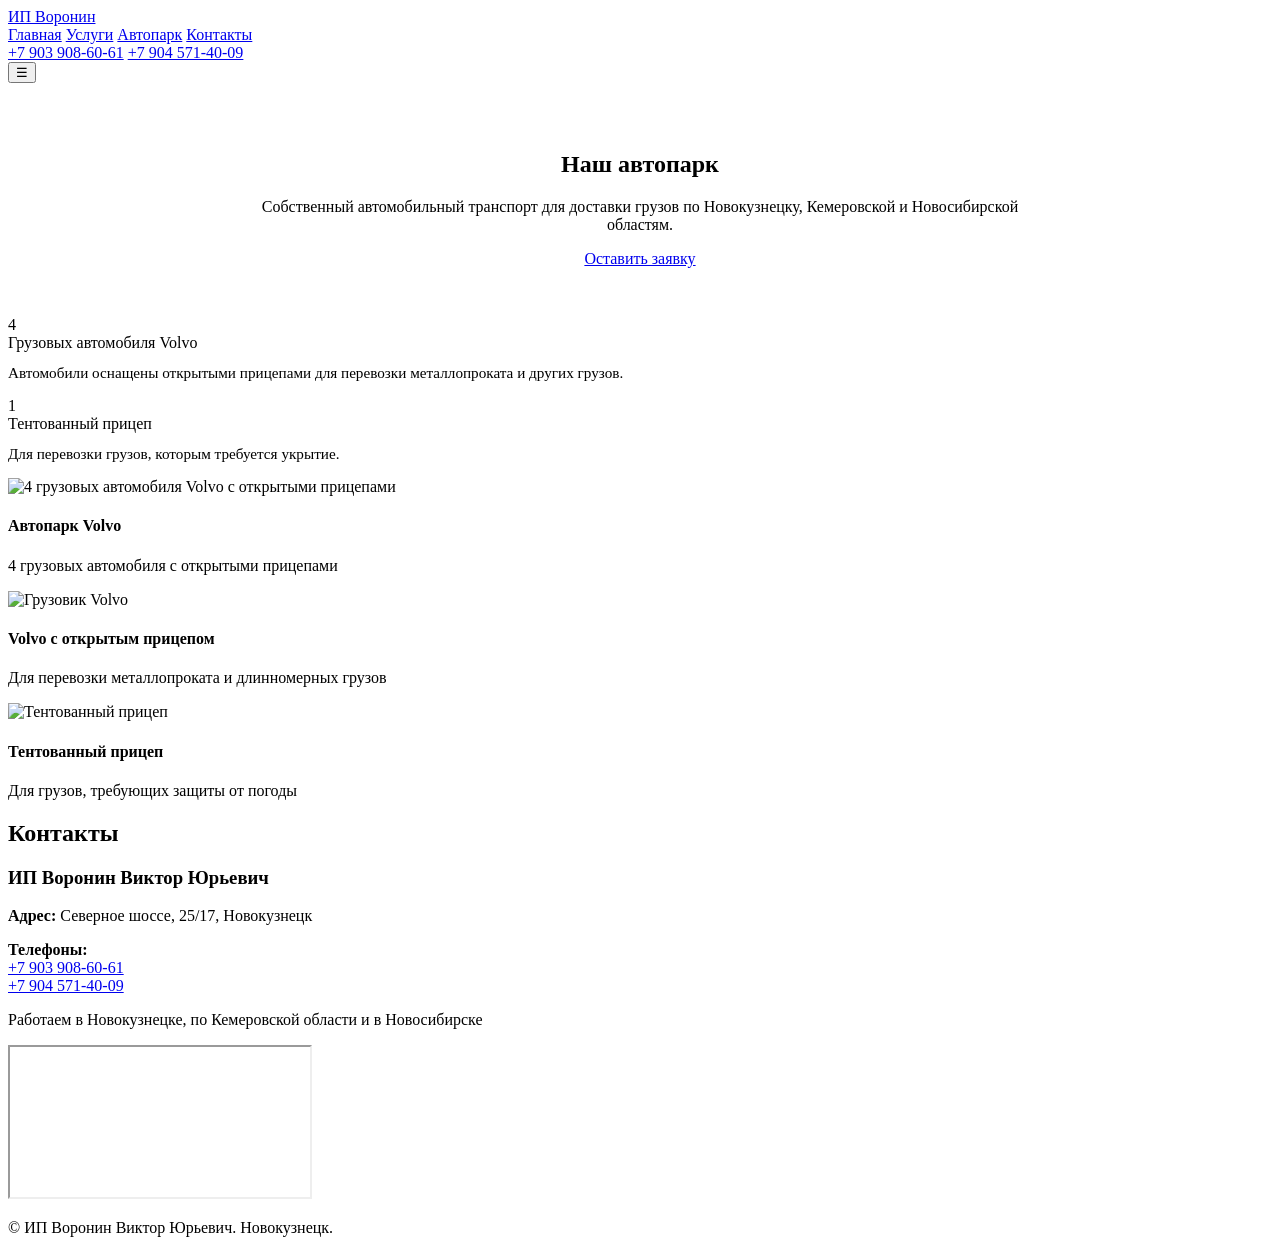
==== fleet.html @ 953f735c "Add files via upload" ====
<!DOCTYPE html>
<html lang="ru">
<head>
  <meta charset="UTF-8">
  <meta name="viewport" content="width=device-width, initial-scale=1.0">
  <title>Автопарк | ИП Воронин</title>
  <meta name="description" content="Собственный автомобильный транспорт: 4 грузовых автомобиля Volvo с открытыми прицепами и 1 тентованный прицеп для доставки грузов.">
  <link rel="stylesheet" href="css/style.css">
</head>
<body>
  <header class="header">
    <div class="header-inner">
      <a href="index.html" class="logo">
        <span>ИП Воронин</span>
      </a>
      <nav class="nav" id="nav">
        <a href="index.html">Главная</a>
        <a href="services.html">Услуги</a>
        <a href="fleet.html" class="active">Автопарк</a>
        <a href="index.html#contacts">Контакты</a>
      </nav>
      <div class="header-phones">
        <a href="tel:+79039086061">+7 903 908-60-61</a>
        <a href="tel:+79045714009">+7 904 571-40-09</a>
      </div>
      <button class="burger" id="burger" aria-label="Меню">☰</button>
    </div>
  </header>

  <section class="hero" style="padding: 3rem 1.5rem;">
    <div class="hero-inner" style="grid-template-columns: 1fr;">
      <div class="hero-content" style="text-align: center; max-width: 800px; margin: 0 auto;">
        <h1>Наш автопарк</h1>
        <p>Собственный автомобильный транспорт для доставки грузов по Новокузнецку, Кемеровской и Новосибирской областям.</p>
        <a href="tel:+79039086061" class="btn">Оставить заявку</a>
      </div>
    </div>
  </section>

  <section class="section">
    <div class="section-inner">
      <div class="fleet-stats">
        <div class="stat-card">
          <div class="number">4</div>
          <div class="label">Грузовых автомобиля Volvo</div>
          <p style="margin-top: 0.75rem; color: var(--text-light); font-size: 0.95rem;">Автомобили оснащены открытыми прицепами для перевозки металлопроката и других грузов.</p>
        </div>
        <div class="stat-card">
          <div class="number">1</div>
          <div class="label">Тентованный прицеп</div>
          <p style="margin-top: 0.75rem; color: var(--text-light); font-size: 0.95rem;">Для перевозки грузов, которым требуется укрытие.</p>
        </div>
      </div>

      <div class="fleet-gallery">
        <div class="fleet-item">
          <img src="images/fleet.avif" alt="4 грузовых автомобиля Volvo с открытыми прицепами">
          <div class="fleet-item-body">
            <h4>Автопарк Volvo</h4>
            <p>4 грузовых автомобиля с открытыми прицепами</p>
          </div>
        </div>
        <div class="fleet-item">
          <img src="images/volvo.webp" alt="Грузовик Volvo">
          <div class="fleet-item-body">
            <h4>Volvo с открытым прицепом</h4>
            <p>Для перевозки металлопроката и длинномерных грузов</p>
          </div>
        </div>
        <div class="fleet-item">
          <img src="images/tent.png" alt="Тентованный прицеп">
          <div class="fleet-item-body">
            <h4>Тентованный прицеп</h4>
            <p>Для грузов, требующих защиты от погоды</p>
          </div>
        </div>
      </div>
    </div>
  </section>

  <section class="section contacts" id="contacts">
    <div class="section-inner">
      <h2 class="section-title">Контакты</h2>
      <div class="contacts-grid">
        <div class="contact-info">
          <h3>ИП Воронин Виктор Юрьевич</h3>
          <p><strong>Адрес:</strong> Северное шоссе, 25/17, Новокузнецк</p>
          <p><strong>Телефоны:</strong><br>
            <a href="tel:+79039086061">+7 903 908-60-61</a><br>
            <a href="tel:+79045714009">+7 904 571-40-09</a>
          </p>
          <p>Работаем в Новокузнецке, по Кемеровской области и в Новосибирске</p>
        </div>
        <div class="map-container">
          <iframe 
            src="https://www.openstreetmap.org/export/embed.html?bbox=87.13%2C53.75%2C87.17%2C53.77&amp;layer=mapnik&amp;marker=53.76%2C87.15" 
            loading="lazy"
            title="Карта — Северное шоссе, 25/17, Новокузнецк">
          </iframe>
        </div>
      </div>
    </div>
  </section>

  <footer class="footer">
    <p>© ИП Воронин Виктор Юрьевич. Новокузнецк.</p>
  </footer>

  <script>
    const burger = document.getElementById('burger');
    const nav = document.getElementById('nav');
    burger.addEventListener('click', () => nav.classList.toggle('open'));
  </script>
</body>
</html>
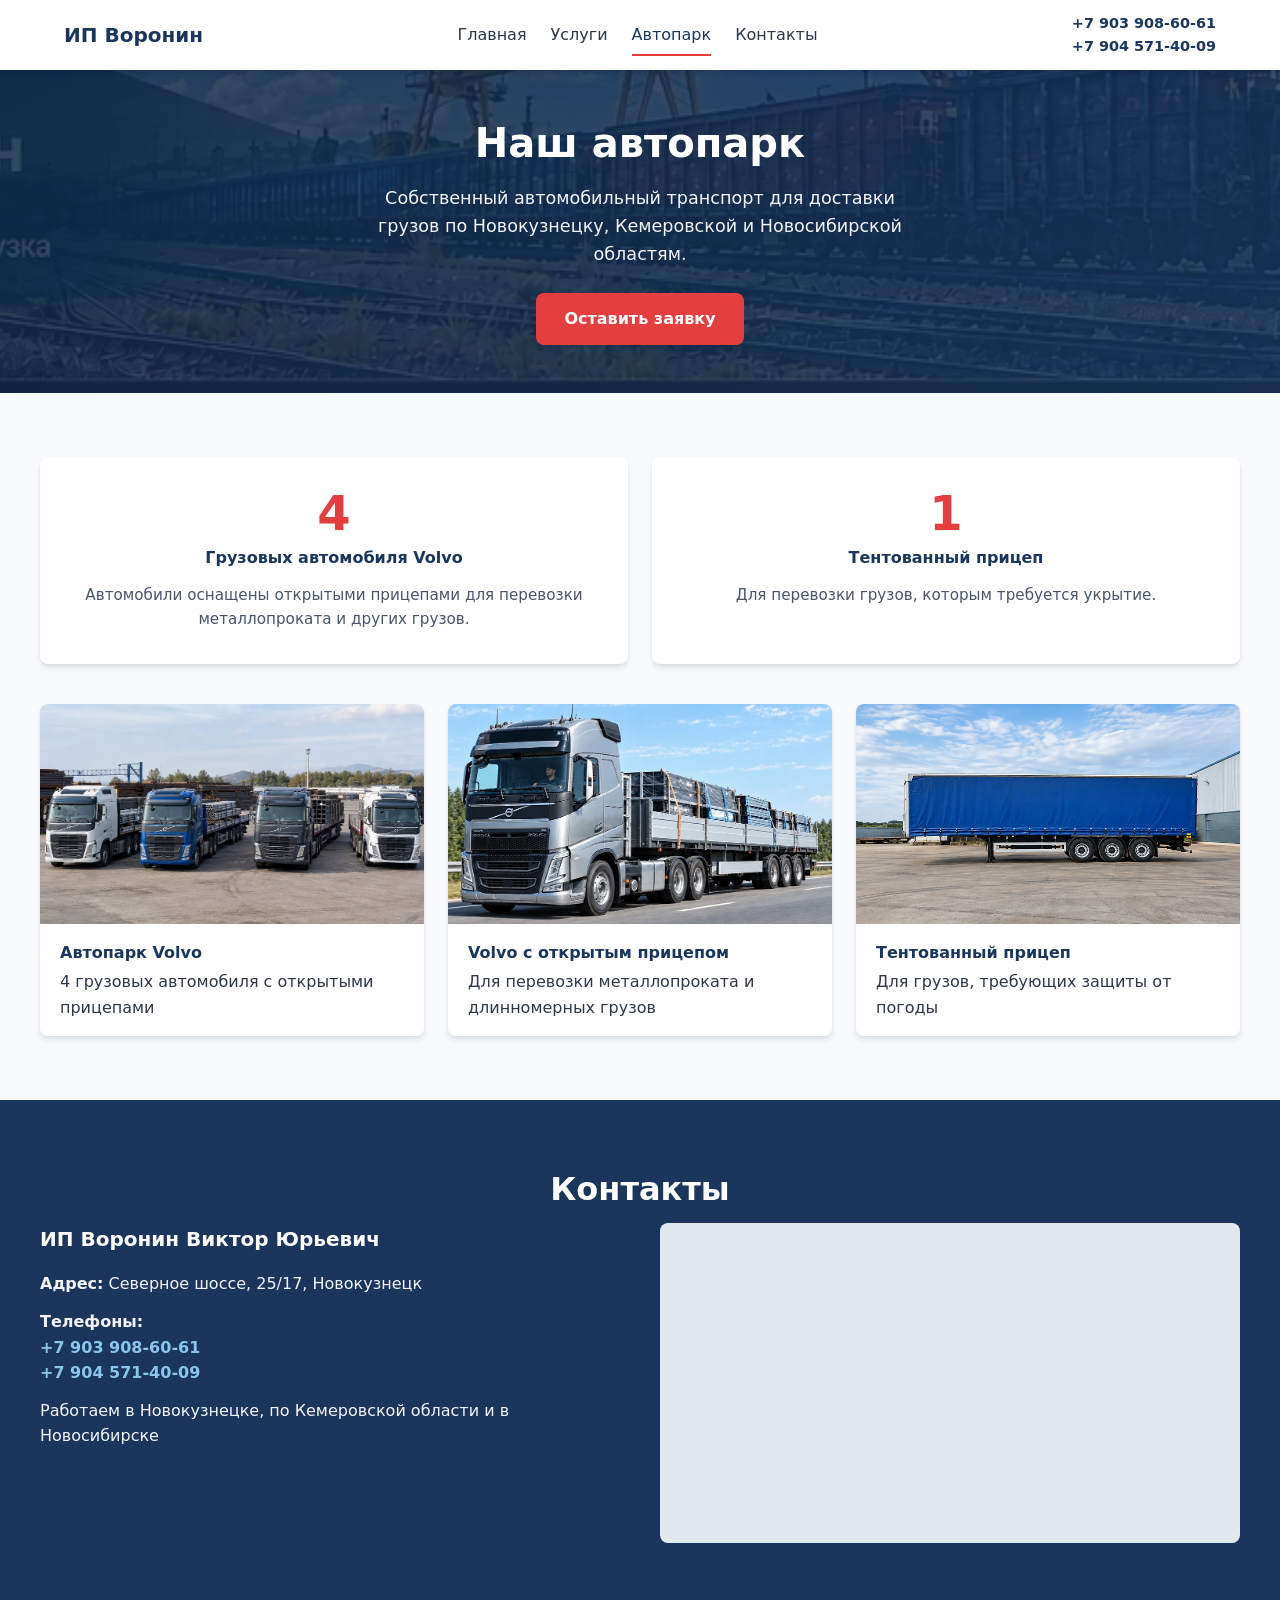
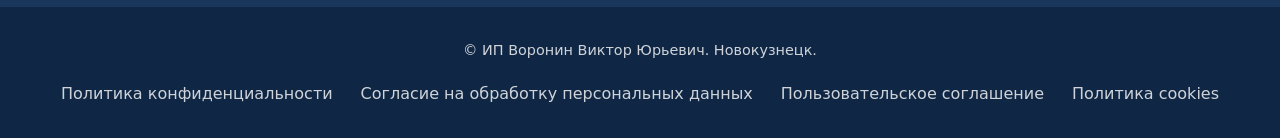
==== commit 6ffb752b: "Enhance footer with documents and improve burger menu Added footer documents section and updated bur" ====
--- a/fleet.html
+++ b/fleet.html
@@ -1,3 +1,4 @@
+
 <!DOCTYPE html>
 <html lang="ru">
 <head>
@@ -23,7 +24,7 @@
         <a href="tel:+79039086061">+7 903 908-60-61</a>
         <a href="tel:+79045714009">+7 904 571-40-09</a>
       </div>
-      <button class="burger" id="burger" aria-label="Меню">☰</button>
+      <button type="button" class="burger" id="burger" aria-label="Меню">☰</button>
     </div>
   </header>
 
@@ -92,8 +93,8 @@
           <p>Работаем в Новокузнецке, по Кемеровской области и в Новосибирске</p>
         </div>
         <div class="map-container">
-          <iframe 
-            src="https://www.openstreetmap.org/export/embed.html?bbox=87.13%2C53.75%2C87.17%2C53.77&amp;layer=mapnik&amp;marker=53.76%2C87.15" 
+          <iframe
+            src="https://www.openstreetmap.org/export/embed.html?bbox=87.13%2C53.75%2C87.17%2C53.77&amp;layer=mapnik&amp;marker=53.76%2C87.15"
             loading="lazy"
             title="Карта — Северное шоссе, 25/17, Новокузнецк">
           </iframe>
@@ -104,12 +105,50 @@
 
   <footer class="footer">
     <p>© ИП Воронин Виктор Юрьевич. Новокузнецк.</p>
+
+    <div class="footer-documents">
+      <a href="privacy.html">Политика конфиденциальности</a>
+      <a href="consent.html">Согласие на обработку персональных данных</a>
+      <a href="agreement.html">Пользовательское соглашение</a>
+      <a href="cookies.html">Политика cookies</a>
+    </div>
   </footer>
+
+  <style>
+    .footer-documents {
+      display: flex;
+      justify-content: center;
+      align-items: center;
+      flex-wrap: wrap;
+      gap: 10px 28px;
+      margin-top: 18px;
+      font-size: 16px;
+      line-height: 1.6;
+    }
+
+    .footer-documents a {
+      color: inherit;
+      text-decoration: none;
+    }
+
+    .footer-documents a:hover {
+      text-decoration: underline;
+    }
+  </style>
 
   <script>
     const burger = document.getElementById('burger');
     const nav = document.getElementById('nav');
-    burger.addEventListener('click', () => nav.classList.toggle('open'));
+
+    burger.addEventListener('click', function () {
+      nav.classList.toggle('open');
+    });
+
+    nav.querySelectorAll('a').forEach(function (link) {
+      link.addEventListener('click', function () {
+        nav.classList.remove('open');
+      });
+    });
   </script>
 </body>
 </html>
--- a/css/style.css
+++ b/css/style.css
@@ -0,0 +1,693 @@
+/* ИП Воронин - Static recreation of the Wix site */
+:root {
+  --primary: #1a365d;
+  --primary-dark: #0f2744;
+  --accent: #e53e3e;
+  --accent-hover: #c53030;
+  --text: #2d3748;
+  --text-light: #4a5568;
+  --bg: #f7fafc;
+  --white: #ffffff;
+  --gray-100: #edf2f7;
+  --gray-200: #e2e8f0;
+  --shadow: 0 4px 6px -1px rgba(0, 0, 0, 0.1), 0 2px 4px -1px rgba(0, 0, 0, 0.06);
+  --shadow-lg: 0 10px 15px -3px rgba(0, 0, 0, 0.1), 0 4px 6px -2px rgba(0, 0, 0, 0.05);
+  --radius: 8px;
+  --font: 'Segoe UI', system-ui, -apple-system, BlinkMacSystemFont, Roboto, 'Helvetica Neue', Arial, sans-serif;
+}
+
+* {
+  margin: 0;
+  padding: 0;
+  box-sizing: border-box;
+}
+
+html {
+  scroll-behavior: smooth;
+}
+
+body {
+  font-family: var(--font);
+  color: var(--text);
+  line-height: 1.6;
+  background: var(--bg);
+}
+
+img {
+  max-width: 100%;
+  height: auto;
+  display: block;
+}
+
+a {
+  color: inherit;
+  text-decoration: none;
+}
+
+/* Header */
+.header {
+  background: var(--white);
+  box-shadow: var(--shadow);
+  position: sticky;
+  top: 0;
+  z-index: 100;
+}
+
+.header-inner {
+  max-width: 1200px;
+  margin: 0 auto;
+  padding: 0.75rem 1.5rem;
+  display: flex;
+  align-items: center;
+  justify-content: space-between;
+  gap: 1rem;
+}
+
+.logo {
+  display: flex;
+  align-items: center;
+  gap: 0.75rem;
+  font-weight: 700;
+  font-size: 1.25rem;
+  color: var(--primary);
+}
+
+.logo img {
+  height: 40px;
+  width: auto;
+}
+
+.nav {
+  display: flex;
+  gap: 1.5rem;
+  align-items: center;
+}
+
+.nav a {
+  font-weight: 500;
+  color: var(--text);
+  transition: color 0.2s;
+  padding: 0.25rem 0;
+  position: relative;
+}
+
+.nav a:hover,
+.nav a.active {
+  color: var(--primary);
+}
+
+.nav a.active::after {
+  content: '';
+  position: absolute;
+  bottom: -4px;
+  left: 0;
+  right: 0;
+  height: 2px;
+  background: var(--accent);
+}
+
+.header-phones {
+  display: flex;
+  flex-direction: column;
+  align-items: flex-end;
+  font-size: 0.9rem;
+  font-weight: 600;
+  color: var(--primary);
+}
+
+.header-phones a:hover {
+  color: var(--accent);
+}
+
+.burger {
+  display: none;
+  background: none;
+  border: none;
+  font-size: 1.5rem;
+  cursor: pointer;
+  color: var(--primary);
+}
+
+/* Hero */
+.hero {
+  background: linear-gradient(135deg, var(--primary-dark) 0%, var(--primary) 100%);
+  color: var(--white);
+  padding: 4rem 1.5rem;
+  position: relative;
+  overflow: hidden;
+}
+
+.hero::before {
+  content: '';
+  position: absolute;
+  inset: 0;
+  background: url('../images/header.webp') center/cover no-repeat;
+  opacity: 0.15;
+}
+
+.hero-inner {
+  max-width: 1200px;
+  margin: 0 auto;
+  position: relative;
+  display: grid;
+  grid-template-columns: 1fr 1fr;
+  gap: 3rem;
+  align-items: center;
+}
+
+.hero-content h1 {
+  font-size: clamp(1.75rem, 4vw, 2.5rem);
+  line-height: 1.25;
+  margin-bottom: 1rem;
+}
+
+.hero-content p {
+  font-size: 1.1rem;
+  opacity: 0.95;
+  margin-bottom: 1.5rem;
+  max-width: 540px;
+}
+
+.hero-features {
+  display: flex;
+  flex-wrap: wrap;
+  gap: 1rem;
+  margin-bottom: 2rem;
+  font-size: 0.95rem;
+}
+
+.hero-features span {
+  background: rgba(255,255,255,0.15);
+  padding: 0.4rem 0.9rem;
+  border-radius: 999px;
+}
+
+.btn {
+  display: inline-block;
+  background: var(--accent);
+  color: var(--white);
+  padding: 0.85rem 1.75rem;
+  border-radius: var(--radius);
+  font-weight: 600;
+  transition: background 0.2s, transform 0.15s;
+  border: none;
+  cursor: pointer;
+  font-size: 1rem;
+}
+
+.btn:hover {
+  background: var(--accent-hover);
+  transform: translateY(-1px);
+}
+
+.btn-outline {
+  background: transparent;
+  border: 2px solid var(--white);
+  color: var(--white);
+}
+
+.btn-outline:hover {
+  background: var(--white);
+  color: var(--primary);
+}
+
+.hero-image {
+  border-radius: var(--radius);
+  overflow: hidden;
+  box-shadow: var(--shadow-lg);
+}
+
+.hero-image img {
+  width: 100%;
+  height: 380px;
+  object-fit: cover;
+}
+
+/* Sections */
+.section {
+  padding: 4rem 1.5rem;
+}
+
+.section-inner {
+  max-width: 1200px;
+  margin: 0 auto;
+}
+
+.section-title {
+  text-align: center;
+  font-size: 2rem;
+  color: var(--primary);
+  margin-bottom: 0.5rem;
+}
+
+.section-subtitle {
+  text-align: center;
+  color: var(--text-light);
+  max-width: 700px;
+  margin: 0 auto 2.5rem;
+}
+
+/* Services grid */
+.services-grid {
+  display: grid;
+  grid-template-columns: repeat(auto-fit, minmax(260px, 1fr));
+  gap: 1.5rem;
+}
+
+.service-card {
+  background: var(--white);
+  border-radius: var(--radius);
+  overflow: hidden;
+  box-shadow: var(--shadow);
+  transition: transform 0.2s, box-shadow 0.2s;
+}
+
+.service-card:hover {
+  transform: translateY(-4px);
+  box-shadow: var(--shadow-lg);
+}
+
+.service-card img {
+  width: 100%;
+  height: 180px;
+  object-fit: cover;
+}
+
+.service-card-body {
+  padding: 1.25rem;
+}
+
+.service-card h3 {
+  font-size: 1.15rem;
+  color: var(--primary);
+  margin-bottom: 0.5rem;
+}
+
+.service-card p {
+  font-size: 0.95rem;
+  color: var(--text-light);
+}
+
+/* Detailed services */
+.service-detail {
+  display: grid;
+  grid-template-columns: 1fr 1fr;
+  gap: 2.5rem;
+  align-items: center;
+  margin-bottom: 3.5rem;
+  background: var(--white);
+  border-radius: var(--radius);
+  overflow: hidden;
+  box-shadow: var(--shadow);
+}
+
+.service-detail:nth-child(even) {
+  direction: rtl;
+}
+
+.service-detail:nth-child(even) > * {
+  direction: ltr;
+}
+
+.service-detail img {
+  width: 100%;
+  height: 320px;
+  object-fit: cover;
+}
+
+.service-detail-content {
+  padding: 2rem;
+}
+
+.service-detail h3 {
+  font-size: 1.5rem;
+  color: var(--primary);
+  margin-bottom: 1rem;
+}
+
+/* Fleet */
+.fleet-stats {
+  display: grid;
+  grid-template-columns: repeat(auto-fit, minmax(200px, 1fr));
+  gap: 1.5rem;
+  margin-bottom: 2.5rem;
+}
+
+.stat-card {
+  background: var(--white);
+  padding: 2rem;
+  border-radius: var(--radius);
+  text-align: center;
+  box-shadow: var(--shadow);
+}
+
+.stat-card .number {
+  font-size: 3rem;
+  font-weight: 700;
+  color: var(--accent);
+  line-height: 1;
+}
+
+.stat-card .label {
+  margin-top: 0.5rem;
+  font-weight: 600;
+  color: var(--primary);
+}
+
+.fleet-gallery {
+  display: grid;
+  grid-template-columns: repeat(auto-fit, minmax(280px, 1fr));
+  gap: 1.5rem;
+}
+
+.fleet-item {
+  background: var(--white);
+  border-radius: var(--radius);
+  overflow: hidden;
+  box-shadow: var(--shadow);
+}
+
+.fleet-item img {
+  width: 100%;
+  height: 220px;
+  object-fit: cover;
+}
+
+.fleet-item-body {
+  padding: 1rem 1.25rem;
+}
+
+.fleet-item h4 {
+  color: var(--primary);
+  margin-bottom: 0.25rem;
+}
+
+/* Contacts */
+.contacts {
+  background: var(--primary);
+  color: var(--white);
+}
+
+.contacts .section-title {
+  color: var(--white);
+}
+
+.contacts-grid {
+  display: grid;
+  grid-template-columns: 1fr 1fr;
+  gap: 2.5rem;
+  align-items: start;
+}
+
+.contact-info h3 {
+  margin-bottom: 1rem;
+  font-size: 1.25rem;
+}
+
+.contact-info p {
+  margin-bottom: 0.75rem;
+  opacity: 0.95;
+}
+
+.contact-info a {
+  color: #90cdf4;
+  font-weight: 600;
+}
+
+.contact-info a:hover {
+  text-decoration: underline;
+}
+
+.map-container {
+  border-radius: var(--radius);
+  overflow: hidden;
+  height: 320px;
+  background: var(--gray-200);
+}
+
+.map-container iframe {
+  width: 100%;
+  height: 100%;
+  border: 0;
+}
+
+/* Footer */
+.footer {
+  background: var(--primary-dark);
+  color: rgba(255,255,255,0.8);
+  padding: 2rem 1.5rem;
+  text-align: center;
+  font-size: 0.9rem;
+}
+
+.footer a {
+  color: #90cdf4;
+}
+
+/* Mobile */
+@media (max-width: 900px) {
+  .hero-inner {
+    grid-template-columns: 1fr;
+  }
+  .hero-image {
+    order: -1;
+  }
+  .hero-image img {
+    height: 260px;
+  }
+  .service-detail {
+    grid-template-columns: 1fr;
+  }
+  .service-detail:nth-child(even) {
+    direction: ltr;
+  }
+  .service-detail img {
+    height: 240px;
+  }
+  .contacts-grid {
+    grid-template-columns: 1fr;
+  }
+}
+
+@media (max-width: 700px) {
+  .nav {
+    display: none;
+    position: absolute;
+    top: 100%;
+    left: 0;
+    right: 0;
+    background: var(--white);
+    flex-direction: column;
+    padding: 1rem;
+    box-shadow: var(--shadow);
+  }
+  .nav.open {
+    display: flex;
+  }
+  .burger {
+    display: block;
+  }
+  .header-phones {
+    display: none;
+  }
+  .header-inner {
+    flex-wrap: wrap;
+  }
+}
+/* Кнопка "Оставить заявку" в шапке */
+.header-request {
+  display: inline-flex !important;
+  align-items: center;
+  justify-content: center;
+  flex-shrink: 0;
+  white-space: nowrap;
+  padding: 0.65rem 1rem;
+  font-size: 0.9rem;
+  line-height: 1.3;
+  visibility: visible !important;
+  opacity: 1 !important;
+}
+
+/* Чтобы элементы шапки помещались на экране */
+@media (max-width: 1100px) {
+  .header-inner {
+    gap: 0.6rem;
+    padding-left: 1rem;
+    padding-right: 1rem;
+  }
+
+  .nav {
+    gap: 0.8rem;
+  }
+
+  .header-request {
+    padding: 0.6rem 0.75rem;
+    font-size: 0.85rem;
+  }
+}
+
+/* Мобильная версия */
+@media (max-width: 700px) {
+  .header-inner {
+    flex-wrap: nowrap;
+    gap: 0.5rem;
+  }
+
+  .header-request {
+    padding: 0.55rem 0.65rem;
+    font-size: 0.8rem;
+  }
+
+  .logo {
+    font-size: 1.05rem;
+  }
+
+  .burger {
+    flex-shrink: 0;
+  }
+}
+/* ===== СТИЛЬ БЛОКА ЗАЯВКИ ===== */
+
+.request-section {
+    padding: 90px 20px;
+    background: linear-gradient(135deg, #0f2744 0%, #1a365d 100%);
+}
+
+.request-section .section-inner {
+    max-width: 1000px;
+    margin: 0 auto;
+}
+
+.request-section .section-title {
+    color: #ffffff;
+    text-align: center;
+    margin-bottom: 15px;
+    font-size: 2.3rem;
+}
+
+.request-section .section-subtitle {
+    color: #d5deea;
+    text-align: center;
+    max-width: 650px;
+    margin: 0 auto 40px;
+    line-height: 1.7;
+}
+
+.request-form {
+    background: #ffffff;
+    padding: 40px;
+    border-radius: 16px;
+    box-shadow: 0 20px 55px rgba(0, 0, 0, 0.22);
+}
+
+.request-form-grid {
+    display: grid;
+    grid-template-columns: repeat(2, minmax(0, 1fr));
+    gap: 24px;
+}
+
+.request-field {
+    display: flex;
+    flex-direction: column;
+    gap: 9px;
+}
+
+.request-field-full {
+    grid-column: 1 / -1;
+}
+
+.request-field label {
+    color: #1a365d;
+    font-size: 0.95rem;
+    font-weight: 600;
+}
+
+.request-field input,
+.request-field select,
+.request-field textarea {
+    width: 100%;
+    box-sizing: border-box;
+    padding: 15px 16px;
+    border: 1px solid #d7dee8;
+    border-radius: 8px;
+    background: #f8fafc;
+    color: #243449;
+    font-family: inherit;
+    font-size: 1rem;
+    outline: none;
+    transition: border-color 0.2s, box-shadow 0.2s, background 0.2s;
+}
+
+.request-field input,
+.request-field select {
+    min-height: 52px;
+}
+
+.request-field textarea {
+    min-height: 120px;
+    resize: vertical;
+}
+
+.request-field input:focus,
+.request-field select:focus,
+.request-field textarea:focus {
+    border-color: #e53e3e;
+    background: #ffffff;
+    box-shadow: 0 0 0 3px rgba(229, 62, 62, 0.12);
+}
+
+.request-field input::placeholder,
+.request-field textarea::placeholder {
+    color: #9aa6b5;
+}
+
+.request-submit {
+    display: block;
+    width: 100%;
+    max-width: 340px;
+    min-height: 54px;
+    margin: 30px auto 0;
+    border: none;
+    border-radius: 8px;
+    background: #e53e3e;
+    color: #ffffff;
+    font-size: 1rem;
+    font-weight: 700;
+    cursor: pointer;
+    transition: background 0.2s, transform 0.2s, box-shadow 0.2s;
+}
+
+.request-submit:hover {
+    background: #c92f2f;
+    transform: translateY(-2px);
+    box-shadow: 0 8px 20px rgba(229, 62, 62, 0.25);
+}
+
+/* Адаптация для планшетов и телефонов */
+@media (max-width: 700px) {
+    .request-section {
+        padding: 60px 15px;
+    }
+
+    .request-section .section-title {
+        font-size: 1.8rem;
+    }
+
+    .request-form {
+        padding: 25px 18px;
+        border-radius: 12px;
+    }
+
+    .request-form-grid {
+        grid-template-columns: 1fr;
+        gap: 20px;
+    }
+
+    .request-field-full {
+        grid-column: auto;
+    }
+
+    .request-submit {
+        max-width: 100%;
+    }
+}
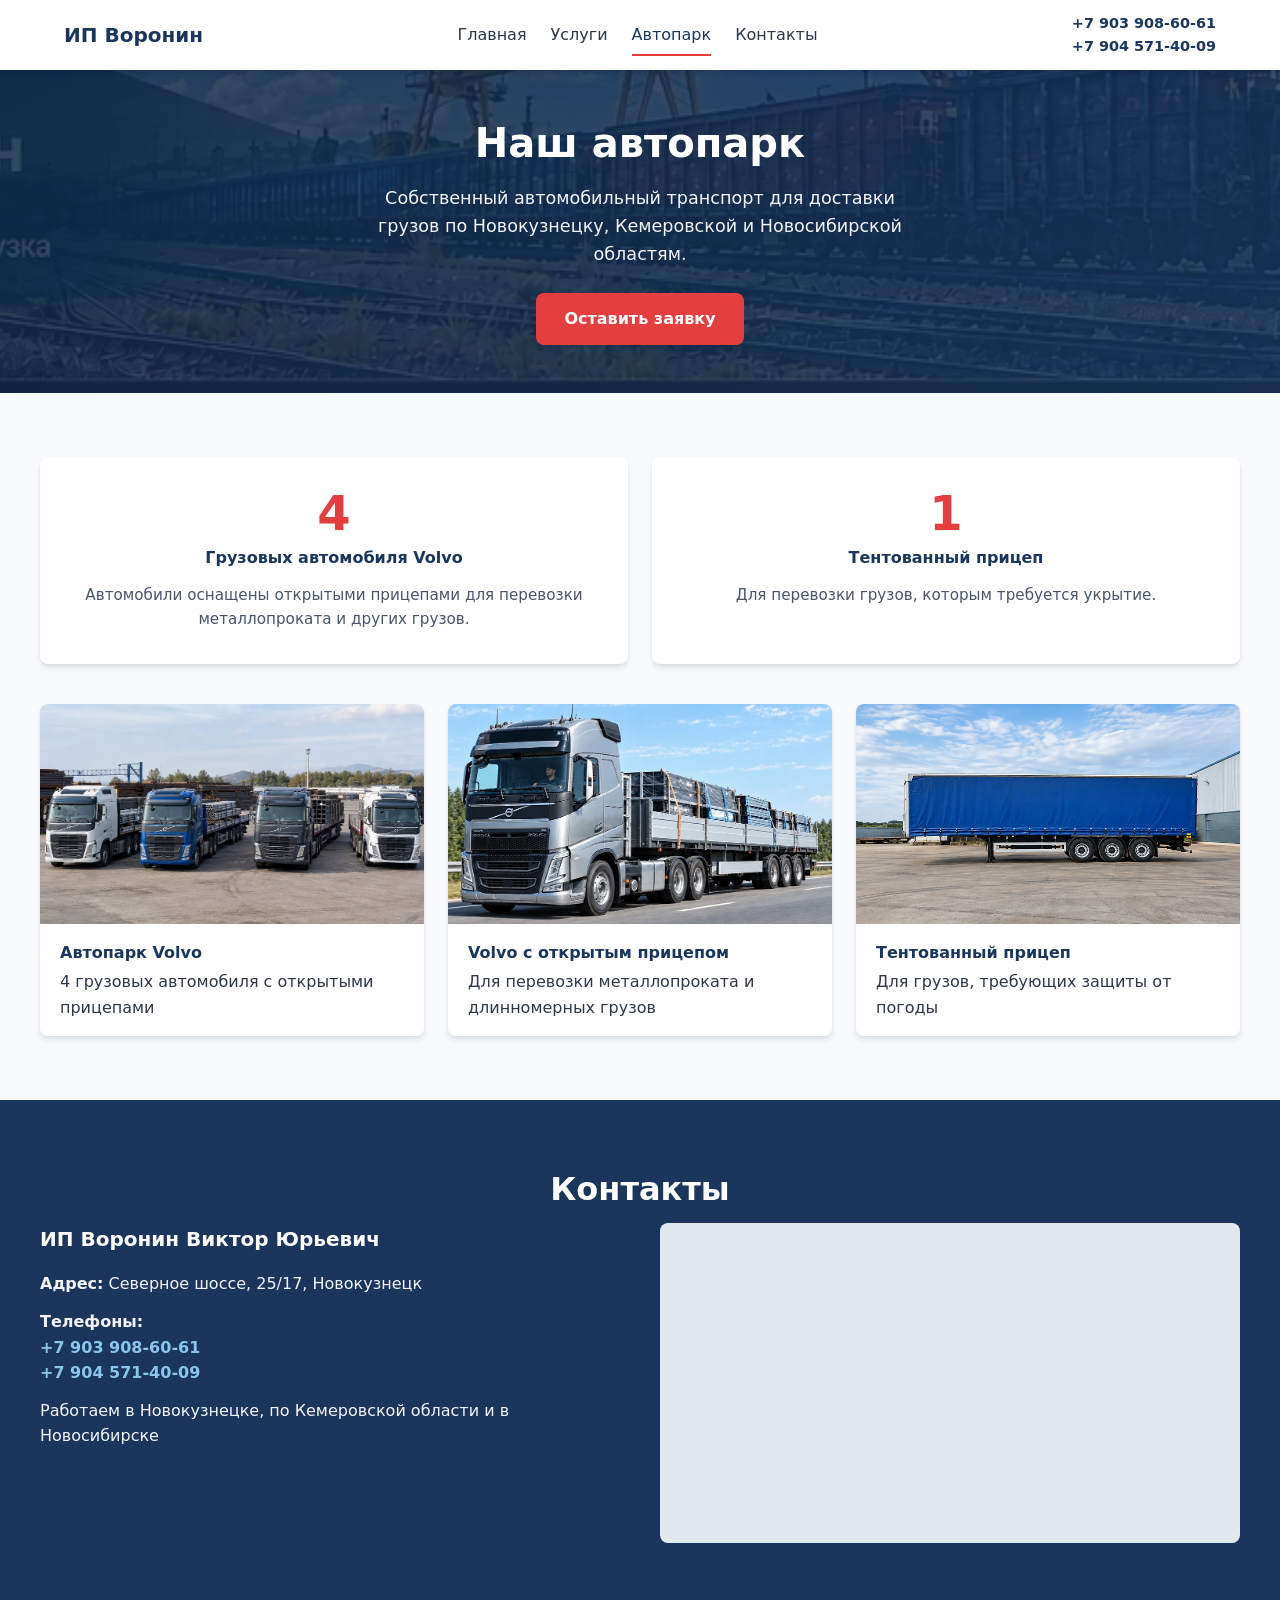
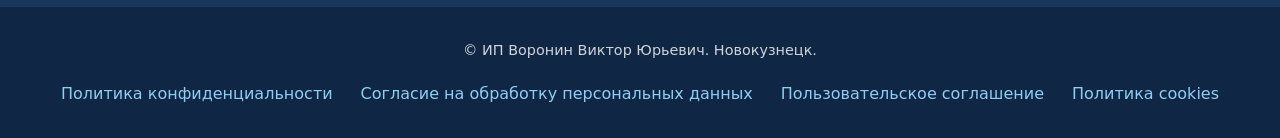
==== commit b13589e8: "Change map to Yandex and clean up footer styles Updated the map iframe source to Yandex Maps and cha" ====
--- a/fleet.html
+++ b/fleet.html
@@ -92,11 +92,16 @@
           </p>
           <p>Работаем в Новокузнецке, по Кемеровской области и в Новосибирске</p>
         </div>
+
         <div class="map-container">
           <iframe
-            src="https://www.openstreetmap.org/export/embed.html?bbox=87.13%2C53.75%2C87.17%2C53.77&amp;layer=mapnik&amp;marker=53.76%2C87.15"
+            src="https://yandex.ru/map-widget/v1/?um=constructor%3Abf09d7126e1a5c40980d70f8b77083057ba4adeb83f1c412831d0d00ebd0549d&amp;source=constructor"
+            width="100%"
+            height="450"
+            frameborder="0"
+            allowfullscreen="true"
             loading="lazy"
-            title="Карта — Северное шоссе, 25/17, Новокузнецк">
+            title="Расположение базы ИП Воронин на Яндекс Картах">
           </iframe>
         </div>
       </div>
@@ -114,28 +119,6 @@
     </div>
   </footer>
 
-  <style>
-    .footer-documents {
-      display: flex;
-      justify-content: center;
-      align-items: center;
-      flex-wrap: wrap;
-      gap: 10px 28px;
-      margin-top: 18px;
-      font-size: 16px;
-      line-height: 1.6;
-    }
-
-    .footer-documents a {
-      color: inherit;
-      text-decoration: none;
-    }
-
-    .footer-documents a:hover {
-      text-decoration: underline;
-    }
-  </style>
-
   <script>
     const burger = document.getElementById('burger');
     const nav = document.getElementById('nav');
--- a/css/style.css
+++ b/css/style.css
@@ -1,4 +1,6 @@
-/* ИП Воронин - Static recreation of the Wix site */
+
+/* Стили сайта ИП Воронин */
+
 :root {
   --primary: #1a365d;
   --primary-dark: #0f2744;
@@ -444,26 +446,53 @@
   color: #90cdf4;
 }
 
+/* Ссылки на документы в подвале */
+.footer-documents {
+  display: flex;
+  justify-content: center;
+  align-items: center;
+  flex-wrap: wrap;
+  gap: 10px 28px;
+  margin-top: 18px;
+  font-size: 16px;
+  line-height: 1.6;
+}
+
+.footer-documents a {
+  color: #90cdf4;
+  text-decoration: none;
+}
+
+.footer-documents a:hover {
+  text-decoration: underline;
+}
+
 /* Mobile */
 @media (max-width: 900px) {
   .hero-inner {
     grid-template-columns: 1fr;
   }
+
   .hero-image {
     order: -1;
   }
+
   .hero-image img {
     height: 260px;
   }
+
   .service-detail {
     grid-template-columns: 1fr;
   }
+
   .service-detail:nth-child(even) {
     direction: ltr;
   }
+
   .service-detail img {
     height: 240px;
   }
+
   .contacts-grid {
     grid-template-columns: 1fr;
   }
@@ -481,19 +510,24 @@
     padding: 1rem;
     box-shadow: var(--shadow);
   }
+
   .nav.open {
     display: flex;
   }
+
   .burger {
     display: block;
   }
+
   .header-phones {
     display: none;
   }
+
   .header-inner {
     flex-wrap: wrap;
   }
 }
+
 /* Кнопка "Оставить заявку" в шапке */
 .header-request {
   display: inline-flex !important;
@@ -546,148 +580,148 @@
     flex-shrink: 0;
   }
 }
-/* ===== СТИЛЬ БЛОКА ЗАЯВКИ ===== */
-
+
+/* СТИЛЬ БЛОКА ЗАЯВКИ */
 .request-section {
-    padding: 90px 20px;
-    background: linear-gradient(135deg, #0f2744 0%, #1a365d 100%);
+  padding: 90px 20px;
+  background: linear-gradient(135deg, #0f2744 0%, #1a365d 100%);
 }
 
 .request-section .section-inner {
-    max-width: 1000px;
-    margin: 0 auto;
+  max-width: 1000px;
+  margin: 0 auto;
 }
 
 .request-section .section-title {
-    color: #ffffff;
-    text-align: center;
-    margin-bottom: 15px;
-    font-size: 2.3rem;
+  color: #ffffff;
+  text-align: center;
+  margin-bottom: 15px;
+  font-size: 2.3rem;
 }
 
 .request-section .section-subtitle {
-    color: #d5deea;
-    text-align: center;
-    max-width: 650px;
-    margin: 0 auto 40px;
-    line-height: 1.7;
+  color: #d5deea;
+  text-align: center;
+  max-width: 650px;
+  margin: 0 auto 40px;
+  line-height: 1.7;
 }
 
 .request-form {
-    background: #ffffff;
-    padding: 40px;
-    border-radius: 16px;
-    box-shadow: 0 20px 55px rgba(0, 0, 0, 0.22);
+  background: #ffffff;
+  padding: 40px;
+  border-radius: 16px;
+  box-shadow: 0 20px 55px rgba(0, 0, 0, 0.22);
 }
 
 .request-form-grid {
-    display: grid;
-    grid-template-columns: repeat(2, minmax(0, 1fr));
-    gap: 24px;
+  display: grid;
+  grid-template-columns: repeat(2, minmax(0, 1fr));
+  gap: 24px;
 }
 
 .request-field {
-    display: flex;
-    flex-direction: column;
-    gap: 9px;
+  display: flex;
+  flex-direction: column;
+  gap: 9px;
 }
 
 .request-field-full {
-    grid-column: 1 / -1;
+  grid-column: 1 / -1;
 }
 
 .request-field label {
-    color: #1a365d;
-    font-size: 0.95rem;
-    font-weight: 600;
+  color: #1a365d;
+  font-size: 0.95rem;
+  font-weight: 600;
 }
 
 .request-field input,
 .request-field select,
 .request-field textarea {
-    width: 100%;
-    box-sizing: border-box;
-    padding: 15px 16px;
-    border: 1px solid #d7dee8;
-    border-radius: 8px;
-    background: #f8fafc;
-    color: #243449;
-    font-family: inherit;
-    font-size: 1rem;
-    outline: none;
-    transition: border-color 0.2s, box-shadow 0.2s, background 0.2s;
+  width: 100%;
+  box-sizing: border-box;
+  padding: 15px 16px;
+  border: 1px solid #d7dee8;
+  border-radius: 8px;
+  background: #f8fafc;
+  color: #243449;
+  font-family: inherit;
+  font-size: 1rem;
+  outline: none;
+  transition: border-color 0.2s, box-shadow 0.2s, background 0.2s;
 }
 
 .request-field input,
 .request-field select {
-    min-height: 52px;
+  min-height: 52px;
 }
 
 .request-field textarea {
-    min-height: 120px;
-    resize: vertical;
+  min-height: 120px;
+  resize: vertical;
 }
 
 .request-field input:focus,
 .request-field select:focus,
 .request-field textarea:focus {
-    border-color: #e53e3e;
-    background: #ffffff;
-    box-shadow: 0 0 0 3px rgba(229, 62, 62, 0.12);
+  border-color: #e53e3e;
+  background: #ffffff;
+  box-shadow: 0 0 0 3px rgba(229, 62, 62, 0.12);
 }
 
 .request-field input::placeholder,
 .request-field textarea::placeholder {
-    color: #9aa6b5;
+  color: #9aa6b5;
 }
 
 .request-submit {
-    display: block;
-    width: 100%;
-    max-width: 340px;
-    min-height: 54px;
-    margin: 30px auto 0;
-    border: none;
-    border-radius: 8px;
-    background: #e53e3e;
-    color: #ffffff;
-    font-size: 1rem;
-    font-weight: 700;
-    cursor: pointer;
-    transition: background 0.2s, transform 0.2s, box-shadow 0.2s;
+  display: block;
+  width: 100%;
+  max-width: 340px;
+  min-height: 54px;
+  margin: 30px auto 0;
+  border: none;
+  border-radius: 8px;
+  background: #e53e3e;
+  color: #ffffff;
+  font-size: 1rem;
+  font-weight: 700;
+  cursor: pointer;
+  transition: background 0.2s, transform 0.2s, box-shadow 0.2s;
 }
 
 .request-submit:hover {
-    background: #c92f2f;
-    transform: translateY(-2px);
-    box-shadow: 0 8px 20px rgba(229, 62, 62, 0.25);
+  background: #c92f2f;
+  transform: translateY(-2px);
+  box-shadow: 0 8px 20px rgba(229, 62, 62, 0.25);
 }
 
 /* Адаптация для планшетов и телефонов */
 @media (max-width: 700px) {
-    .request-section {
-        padding: 60px 15px;
-    }
-
-    .request-section .section-title {
-        font-size: 1.8rem;
-    }
-
-    .request-form {
-        padding: 25px 18px;
-        border-radius: 12px;
-    }
-
-    .request-form-grid {
-        grid-template-columns: 1fr;
-        gap: 20px;
-    }
-
-    .request-field-full {
-        grid-column: auto;
-    }
-
-    .request-submit {
-        max-width: 100%;
-    }
-}
+  .request-section {
+    padding: 60px 15px;
+  }
+
+  .request-section .section-title {
+    font-size: 1.8rem;
+  }
+
+  .request-form {
+    padding: 25px 18px;
+    border-radius: 12px;
+  }
+
+  .request-form-grid {
+    grid-template-columns: 1fr;
+    gap: 20px;
+  }
+
+  .request-field-full {
+    grid-column: auto;
+  }
+
+  .request-submit {
+    max-width: 100%;
+  }
+}
